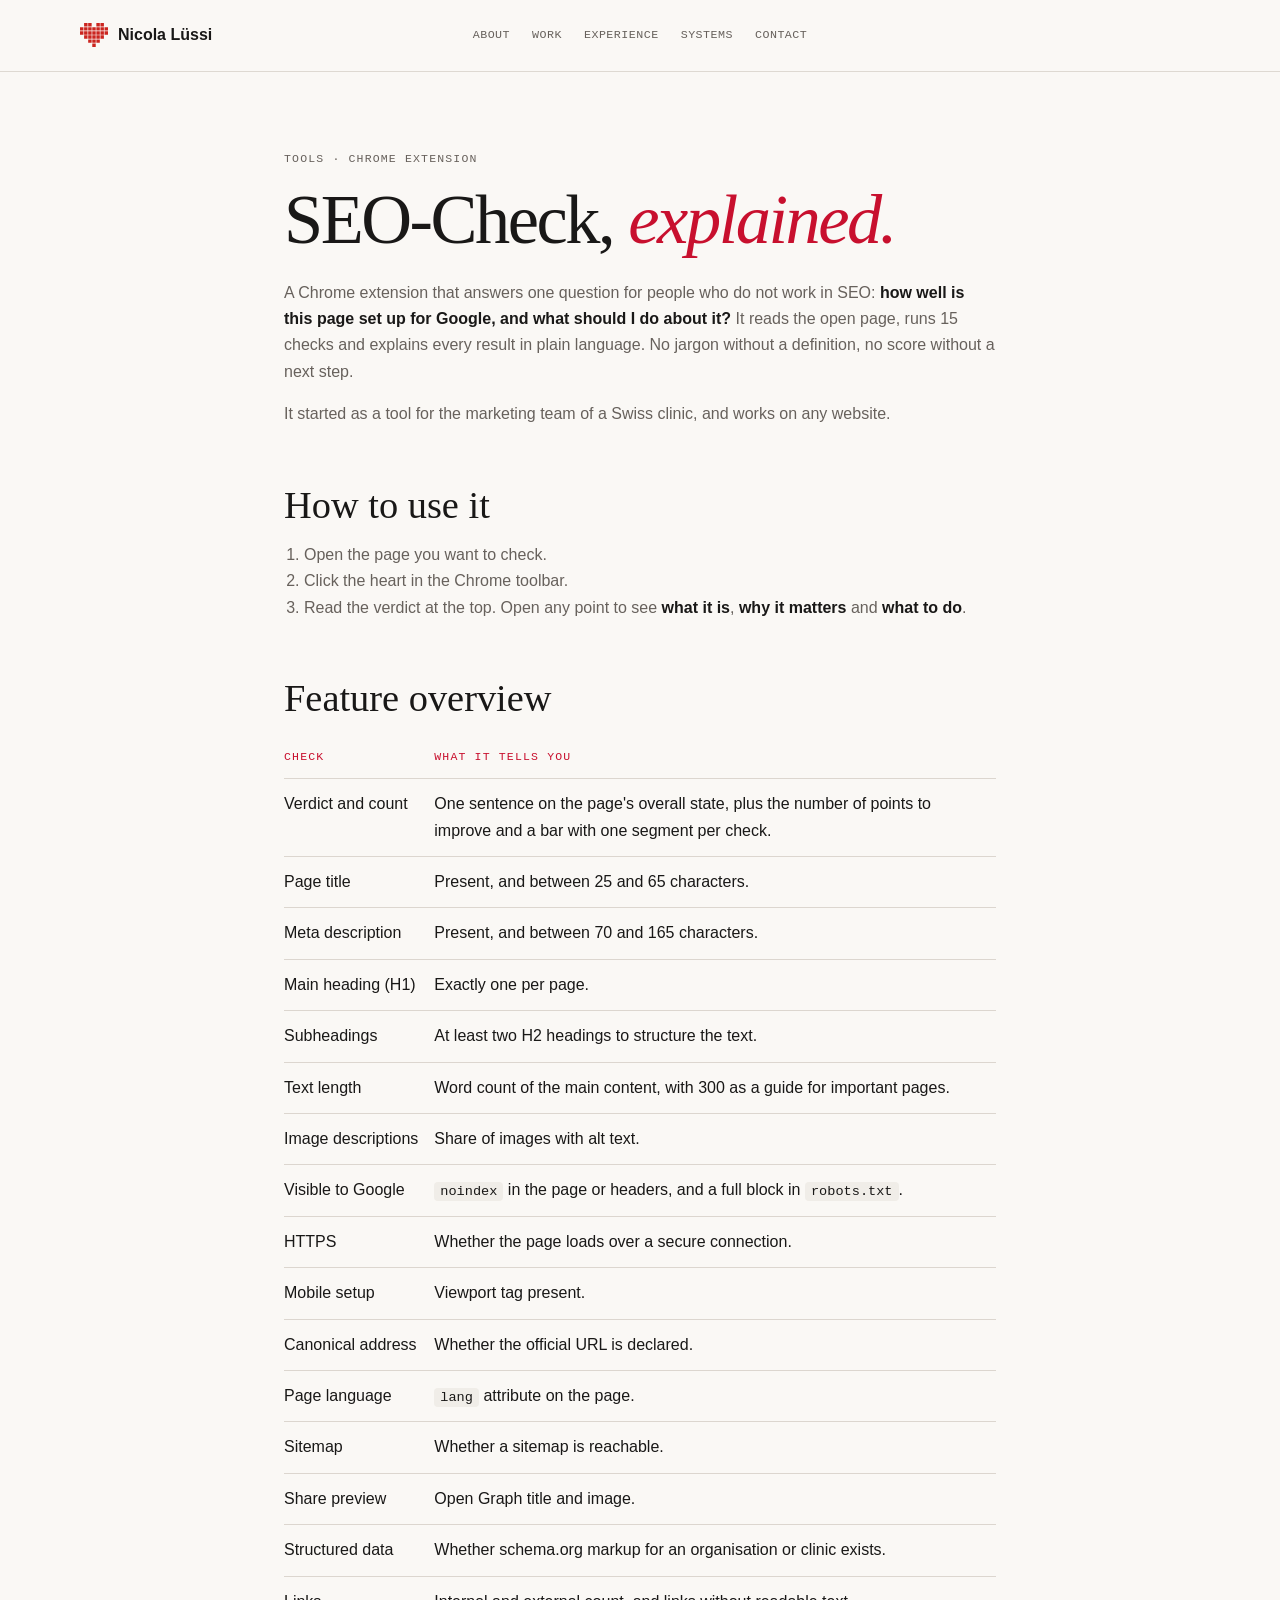
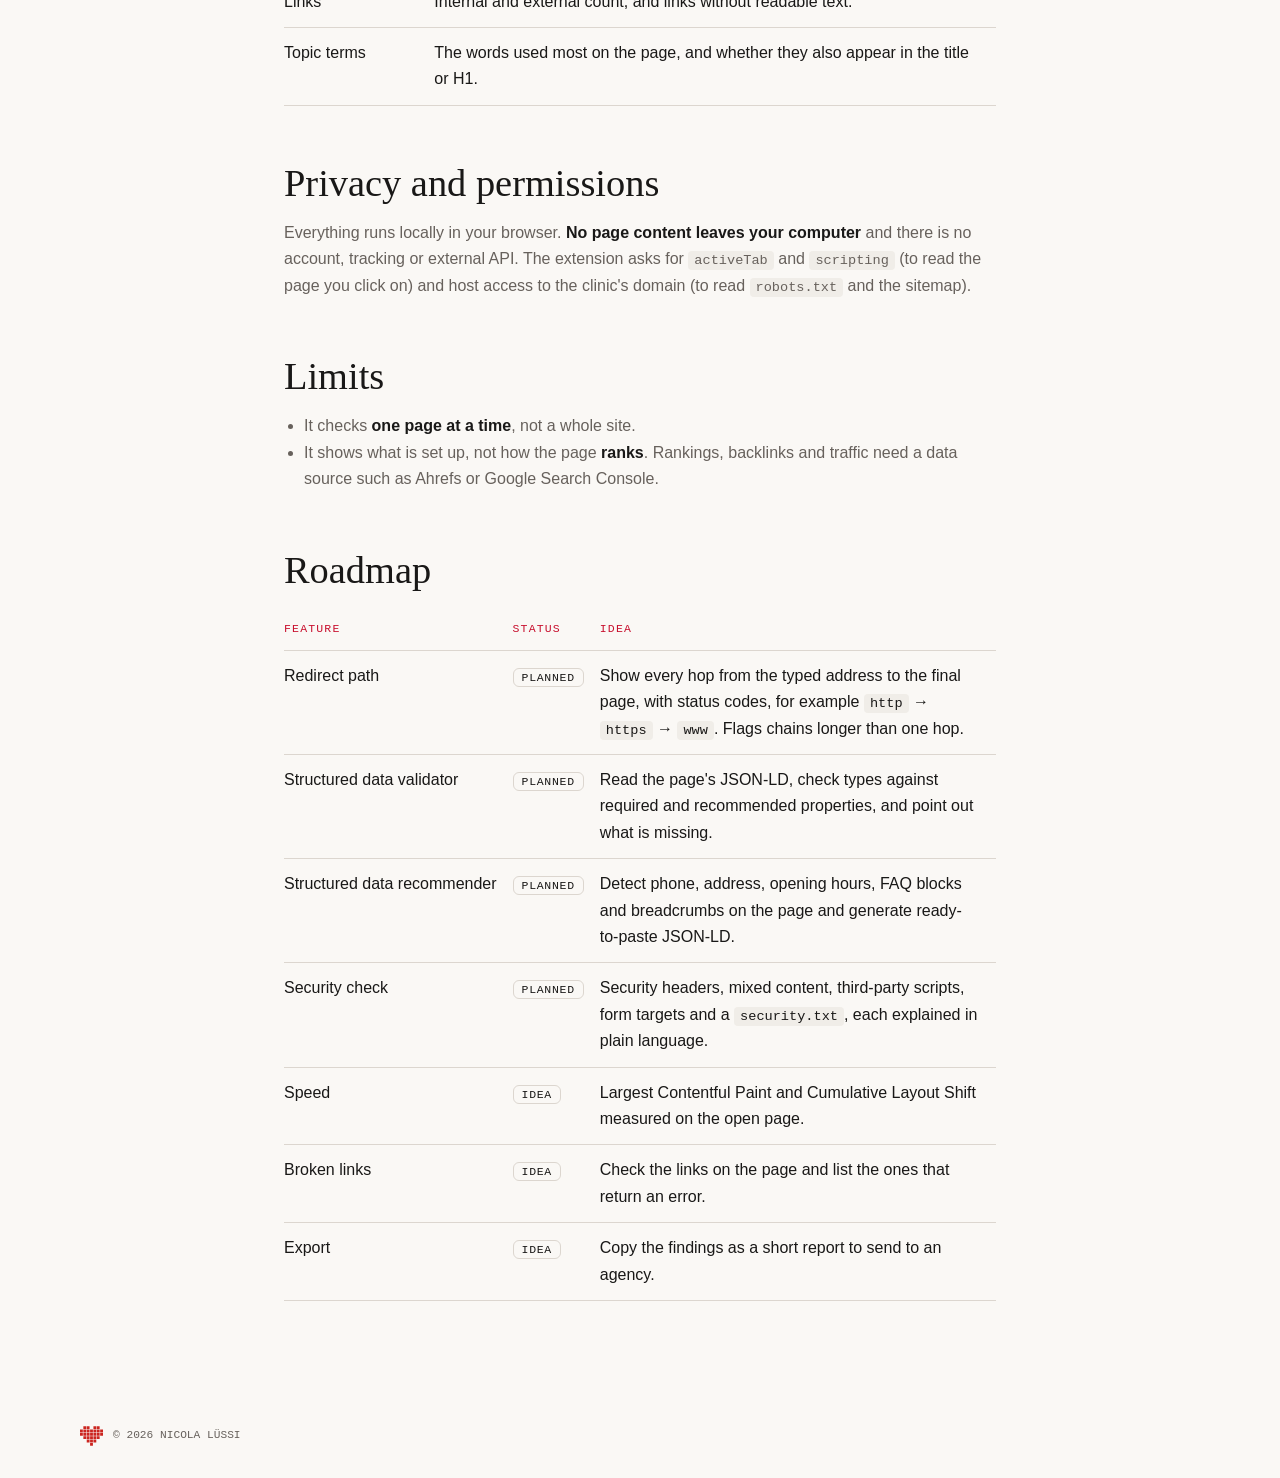
==== extension/index.html @ d5ac82af "Add SEO-Check Chrome extension page at /extension Co-Authored-By: Claude Sonnet 5.5 <noreply@anthrop" ====
<!doctype html>
<html lang="en">
<head>
  <meta charset="utf-8">
  <meta name="viewport" content="width=device-width, initial-scale=1">
  <title>SEO-Check for Chrome | Nicola Lüssi</title>
  <meta name="description" content="A Chrome extension that explains a page's SEO health in plain language. Built for marketing leads without an SEO background.">
  <link rel="canonical" href="https://nicolaluessi.ch/extension/">
  <link rel="icon" href="/favicon.png" type="image/png">
  <link rel="stylesheet" href="/css/style.css">
  <style>
    .wiki{max-width:760px;margin:0 auto;padding:clamp(48px,6vw,88px) 24px}
    .wiki h1{font-family:var(--serif);font-weight:400;font-size:clamp(2.6rem,6vw,4.4rem);line-height:1.02;letter-spacing:-.035em;margin:16px 0 24px;text-wrap:balance}
    .wiki h1 em{color:var(--red)}
    .wiki h2{font-family:var(--serif);font-weight:400;font-size:clamp(1.8rem,3.4vw,2.4rem);line-height:1.1;margin:56px 0 16px}
    .wiki p,.wiki li{color:var(--muted)}
    .wiki p strong,.wiki li strong{color:var(--ink)}
    .wiki table{width:100%;border-collapse:collapse;margin:16px 0}
    .wiki th{font-family:var(--mono);font-size:.72rem;font-weight:500;letter-spacing:.1em;text-transform:uppercase;color:var(--red);text-align:left}
    .wiki th,.wiki td{padding:12px 16px 12px 0;border-bottom:1px solid var(--line);vertical-align:top}
    .wiki td:first-child{font-weight:500;white-space:nowrap}
    .wiki code{font-family:var(--mono);font-size:.85em;background:var(--surface);padding:2px 6px;border-radius:4px}
    .wiki ol,.wiki ul{padding-left:20px}
    .status{font-family:var(--mono);font-size:.72rem;letter-spacing:.06em;text-transform:uppercase;border:1px solid var(--line);border-radius:6px;padding:2px 8px;white-space:nowrap}
    .status.live{border-color:var(--red);color:var(--red)}
  </style>
</head>
<body>
  <a class="skip-link" href="#main">Skip to main content</a>
  <header class="site-header">
    <a class="site-brand" href="/" aria-label="Nicola Lüssi, home"><svg class="site-logo" width="28" height="24" aria-hidden="true" focusable="false" viewBox="0 0 178 152" ><path fill="#cb251f" d="M26 0h22v22h-22zM52 0h22v22h-22zM104 0h22v22h-22zM130 0h22v22h-22zM0 26h22v22h-22zM26 26h22v22h-22zM52 26h22v22h-22zM78 26h22v22h-22zM104 26h22v22h-22zM130 26h22v22h-22zM156 26h22v22h-22zM0 52h22v22h-22zM26 52h22v22h-22zM52 52h22v22h-22zM78 52h22v22h-22zM104 52h22v22h-22zM130 52h22v22h-22zM156 52h22v22h-22zM26 78h22v22h-22zM52 78h22v22h-22zM78 78h22v22h-22zM104 78h22v22h-22zM130 78h22v22h-22zM52 104h22v22h-22zM78 104h22v22h-22zM104 104h22v22h-22zM78 130h22v22h-22z"/></svg><span>Nicola Lüssi</span></a>
    <nav class="primary-nav" aria-label="Main navigation">
      <a href="/#about">About</a><a href="/#impact">Work</a><a href="/#experience">Experience</a><a href="/#tools">Systems</a><a href="/#contact">Contact</a>
    </nav>
  </header>

  <main id="main" class="wiki">
    <p class="eyebrow">Tools · Chrome extension</p>
    <h1>SEO-Check, <em>explained.</em></h1>
    <p>A Chrome extension that answers one question for people who do not work in SEO: <strong>how well is this page set up for Google, and what should I do about it?</strong> It reads the open page, runs 15 checks and explains every result in plain language. No jargon without a definition, no score without a next step.</p>
    <p>It started as a tool for the marketing team of a Swiss clinic, and works on any website.</p>

    <h2>How to use it</h2>
    <ol>
      <li>Open the page you want to check.</li>
      <li>Click the heart in the Chrome toolbar.</li>
      <li>Read the verdict at the top. Open any point to see <strong>what it is</strong>, <strong>why it matters</strong> and <strong>what to do</strong>.</li>
    </ol>

    <h2>Feature overview</h2>
    <table>
      <thead><tr><th>Check</th><th>What it tells you</th></tr></thead>
      <tbody>
        <tr><td>Verdict and count</td><td>One sentence on the page's overall state, plus the number of points to improve and a bar with one segment per check.</td></tr>
        <tr><td>Page title</td><td>Present, and between 25 and 65 characters.</td></tr>
        <tr><td>Meta description</td><td>Present, and between 70 and 165 characters.</td></tr>
        <tr><td>Main heading (H1)</td><td>Exactly one per page.</td></tr>
        <tr><td>Subheadings</td><td>At least two H2 headings to structure the text.</td></tr>
        <tr><td>Text length</td><td>Word count of the main content, with 300 as a guide for important pages.</td></tr>
        <tr><td>Image descriptions</td><td>Share of images with alt text.</td></tr>
        <tr><td>Visible to Google</td><td><code>noindex</code> in the page or headers, and a full block in <code>robots.txt</code>.</td></tr>
        <tr><td>HTTPS</td><td>Whether the page loads over a secure connection.</td></tr>
        <tr><td>Mobile setup</td><td>Viewport tag present.</td></tr>
        <tr><td>Canonical address</td><td>Whether the official URL is declared.</td></tr>
        <tr><td>Page language</td><td><code>lang</code> attribute on the page.</td></tr>
        <tr><td>Sitemap</td><td>Whether a sitemap is reachable.</td></tr>
        <tr><td>Share preview</td><td>Open Graph title and image.</td></tr>
        <tr><td>Structured data</td><td>Whether schema.org markup for an organisation or clinic exists.</td></tr>
        <tr><td>Links</td><td>Internal and external count, and links without readable text.</td></tr>
        <tr><td>Topic terms</td><td>The words used most on the page, and whether they also appear in the title or H1.</td></tr>
      </tbody>
    </table>

    <h2>Privacy and permissions</h2>
    <p>Everything runs locally in your browser. <strong>No page content leaves your computer</strong> and there is no account, tracking or external API. The extension asks for <code>activeTab</code> and <code>scripting</code> (to read the page you click on) and host access to the clinic's domain (to read <code>robots.txt</code> and the sitemap).</p>

    <h2>Limits</h2>
    <ul>
      <li>It checks <strong>one page at a time</strong>, not a whole site.</li>
      <li>It shows what is set up, not how the page <strong>ranks</strong>. Rankings, backlinks and traffic need a data source such as Ahrefs or Google Search Console.</li>
    </ul>

    <h2>Roadmap</h2>
    <table>
      <thead><tr><th>Feature</th><th>Status</th><th>Idea</th></tr></thead>
      <tbody>
        <tr><td>Redirect path</td><td><span class="status">Planned</span></td><td>Show every hop from the typed address to the final page, with status codes, for example <code>http</code> → <code>https</code> → <code>www</code>. Flags chains longer than one hop.</td></tr>
        <tr><td>Structured data validator</td><td><span class="status">Planned</span></td><td>Read the page's JSON-LD, check types against required and recommended properties, and point out what is missing.</td></tr>
        <tr><td>Structured data recommender</td><td><span class="status">Planned</span></td><td>Detect phone, address, opening hours, FAQ blocks and breadcrumbs on the page and generate ready-to-paste JSON-LD.</td></tr>
        <tr><td>Security check</td><td><span class="status">Planned</span></td><td>Security headers, mixed content, third-party scripts, form targets and a <code>security.txt</code>, each explained in plain language.</td></tr>
        <tr><td>Speed</td><td><span class="status">Idea</span></td><td>Largest Contentful Paint and Cumulative Layout Shift measured on the open page.</td></tr>
        <tr><td>Broken links</td><td><span class="status">Idea</span></td><td>Check the links on the page and list the ones that return an error.</td></tr>
        <tr><td>Export</td><td><span class="status">Idea</span></td><td>Copy the findings as a short report to send to an agency.</td></tr>
      </tbody>
    </table>
  </main>

  <footer class="site-footer">
    <a class="footer-brand" href="/" aria-label="Nicola Lüssi, home"><svg class="site-logo" width="28" height="24" aria-hidden="true" focusable="false" viewBox="0 0 178 152" ><path fill="#cb251f" d="M26 0h22v22h-22zM52 0h22v22h-22zM104 0h22v22h-22zM130 0h22v22h-22zM0 26h22v22h-22zM26 26h22v22h-22zM52 26h22v22h-22zM78 26h22v22h-22zM104 26h22v22h-22zM130 26h22v22h-22zM156 26h22v22h-22zM0 52h22v22h-22zM26 52h22v22h-22zM52 52h22v22h-22zM78 52h22v22h-22zM104 52h22v22h-22zM130 52h22v22h-22zM156 52h22v22h-22zM26 78h22v22h-22zM52 78h22v22h-22zM78 78h22v22h-22zM104 78h22v22h-22zM130 78h22v22h-22zM52 104h22v22h-22zM78 104h22v22h-22zM104 104h22v22h-22zM78 130h22v22h-22z"/></svg><span>© 2026 Nicola Lüssi</span></a>
  </footer>
</body>
</html>
---- css/style.css ----
@font-face {
  font-family: "DM Sans";
  font-style: normal;
  font-weight: 400 700;
  font-display: swap;
  src: url("/assets/fonts/dm-sans-latin.woff2") format("woff2");
  unicode-range: U+0000-00FF, U+0131, U+0152-0153, U+02BB-02BC, U+02C6, U+02DA, U+02DC, U+0304, U+0308, U+0329, U+2000-206F, U+20AC, U+2122, U+2191, U+2193, U+2212, U+2215, U+FEFF, U+FFFD;
}

@font-face {
  font-family: "DM Serif Display";
  font-style: normal;
  font-weight: 400;
  font-display: swap;
  src: url("/assets/fonts/dm-serif-display-latin.woff2") format("woff2");
  unicode-range: U+0000-00FF, U+0131, U+0152-0153, U+02BB-02BC, U+02C6, U+02DA, U+02DC, U+0304, U+0308, U+0329, U+2000-206F, U+20AC, U+2122, U+2191, U+2193, U+2212, U+2215, U+FEFF, U+FFFD;
}

@font-face {
  font-family: "DM Serif Display";
  font-style: italic;
  font-weight: 400;
  font-display: swap;
  src: url("/assets/fonts/dm-serif-display-italic-latin.woff2") format("woff2");
  unicode-range: U+0000-00FF, U+0131, U+0152-0153, U+02BB-02BC, U+02C6, U+02DA, U+02DC, U+0304, U+0308, U+0329, U+2000-206F, U+20AC, U+2122, U+2191, U+2193, U+2212, U+2215, U+FEFF, U+FFFD;
}

@font-face {
  font-family: "JetBrains Mono";
  font-style: normal;
  font-weight: 400 500;
  font-display: swap;
  src: url("/assets/fonts/jetbrains-mono-latin.woff2") format("woff2");
  unicode-range: U+0000-00FF, U+0131, U+0152-0153, U+02BB-02BC, U+02C6, U+02DA, U+02DC, U+0304, U+0308, U+0329, U+2000-206F, U+20AC, U+2122, U+2191, U+2193, U+2212, U+2215, U+FEFF, U+FFFD;
}

:root {
  color-scheme: light;
  --bg: #faf8f5;
  --surface: #f0ede8;
  --paper: #ffffff;
  --ink: #191817;
  --muted: #67615c;
  --red: #c8102e;
  --red-dark: #a50c25;
  --red-fill: #c8102e;
  --red-on-white: #c8102e;
  --on-red: #ffffff;
  --line: #dcd6cf;
  --header-bg: rgba(250, 248, 245, 0.92);
  --header-line: rgba(220, 214, 207, 0.9);
  --inverse-bg: #191817;
  --inverse-ink: #ffffff;
  --inverse-muted: rgba(255, 255, 255, 0.68);
  --inverse-line: rgba(255, 255, 255, 0.14);
  --serif: "DM Serif Display", Georgia, serif;
  --sans: "DM Sans", -apple-system, BlinkMacSystemFont, "Segoe UI", sans-serif;
  --mono: "JetBrains Mono", "SFMono-Regular", Consolas, monospace;
  --content: 1120px;
  --radius: 8px;
  --shadow: 0 24px 60px rgba(25, 24, 23, 0.08);
  --focus-inner: #ffffff;
  --focus-outer: #191817;
  --space-section-tight: clamp(40px, 4.5vw, 56px);
  --space-section: clamp(56px, 6vw, 76px);
  --space-section-loose: clamp(72px, 8vw, 96px);
}

@media (prefers-color-scheme: dark) {
  :root {
    color-scheme: dark;
    --bg: #11100f;
    --surface: #191715;
    --paper: #211f1d;
    --ink: #f7f1ea;
    --muted: #bcb2a8;
    --red: #f05a72;
    --red-dark: #c8102e;
    --red-fill: #d92342;
    --red-on-white: #c8102e;
    --on-red: #ffffff;
    --line: #3d3833;
    --header-bg: rgba(17, 16, 15, 0.92);
    --header-line: rgba(61, 56, 51, 0.9);
    --inverse-bg: #080807;
    --inverse-ink: #ffffff;
    --inverse-muted: rgba(255, 255, 255, 0.7);
    --inverse-line: rgba(255, 255, 255, 0.16);
    --shadow: 0 24px 60px rgba(0, 0, 0, 0.28);
  }
}

*,
*::before,
*::after {
  box-sizing: border-box;
}

html {
  scroll-behavior: smooth;
  scroll-padding-top: 96px;
}

body {
  margin: 0;
  overflow-x: hidden;
  background: var(--bg);
  color: var(--ink);
  font-family: var(--sans);
  font-size: 16px;
  line-height: 1.65;
  -webkit-font-smoothing: antialiased;
}

img {
  display: block;
  max-width: 100%;
}

a {
  color: inherit;
  cursor: pointer;
  transition: color 180ms ease, background-color 180ms ease, border-color 180ms ease, box-shadow 180ms ease;
}

a:not(.button) {
  box-shadow: inset 0 -1px 0 transparent;
}

a:not(.button):hover {
  box-shadow: inset 0 -1px 0 currentColor;
}

::selection {
  background: var(--red-fill);
  color: var(--on-red);
}

:focus-visible {
  outline: 3px solid var(--focus-inner);
  outline-offset: 3px;
  box-shadow: 0 0 0 6px var(--focus-outer);
}

.skip-link {
  position: fixed;
  top: 12px;
  left: 12px;
  z-index: 1000;
  transform: translateY(-160%);
  border-radius: 8px;
  background: var(--inverse-bg);
  color: var(--inverse-ink);
  padding: 10px 16px;
  font-family: var(--mono);
  font-size: 0.8rem;
  text-decoration: none;
}

.skip-link:focus {
  transform: translateY(0);
}

.site-header {
  position: sticky;
  top: 0;
  z-index: 100;
  display: grid;
  grid-template-columns: 1fr auto 1fr;
  align-items: center;
  gap: 28px;
  min-height: 72px;
  padding: 12px max(24px, calc((100vw - var(--content)) / 2));
  border-bottom: 1px solid var(--header-line);
  background: var(--header-bg);
  backdrop-filter: blur(16px);
}

.site-brand {
  display: inline-flex;
  align-items: center;
  gap: 10px;
  width: fit-content;
  font-weight: 700;
  text-decoration: none;
}

.site-logo {
  display: block;
  flex: 0 0 auto;
  width: 28px;
  height: 24px;
}

.primary-nav,
.language-nav {
  display: flex;
  align-items: center;
  gap: 22px;
}

.primary-nav a,
.language-nav a {
  color: var(--muted);
  font-family: var(--mono);
  font-size: 0.73rem;
  font-weight: 500;
  letter-spacing: 0.04em;
  text-decoration: none;
  text-transform: uppercase;
}

.primary-nav a:hover,
.language-nav a:hover,
.language-nav a[aria-current="page"] {
  color: var(--red);
}

.language-nav {
  justify-self: end;
  gap: 10px;
}

.language-nav a + a {
  border-left: 1px solid var(--line);
  padding-left: 10px;
}

.hero,
.section,
.site-footer {
  width: min(calc(100% - 48px), var(--content));
  margin-inline: auto;
}

.hero {
  display: grid;
  grid-template-columns: minmax(0, 1fr) minmax(250px, 330px);
  gap: clamp(48px, 8vw, 112px);
  align-items: center;
  min-height: calc(100svh - 72px);
  padding-block: 96px;
}

.hero > * {
  min-width: 0;
}

.eyebrow,
.card-kicker,
.hero-card-label,
.timeline-date,
.capability-index {
  margin: 0;
  color: var(--red);
  font-family: var(--mono);
  font-size: 0.72rem;
  font-weight: 500;
  letter-spacing: 0.1em;
  text-transform: uppercase;
}

.hero h1,
.section-heading h2,
.contact h2 {
  margin: 16px 0 24px;
  font-family: var(--serif);
  font-weight: 400;
  line-height: 1.02;
  text-wrap: balance;
}

.hero h1 {
  max-width: 820px;
  font-size: clamp(3.25rem, 7vw, 6.8rem);
  letter-spacing: -0.035em;
}

.hero h1 em {
  color: var(--red);
  font-weight: 400;
}

.hero-intro {
  max-width: 720px;
  margin: 0;
  color: var(--muted);
  font-size: clamp(1.08rem, 1.5vw, 1.25rem);
}

.hero-actions,
.contact-links {
  display: flex;
  flex-wrap: wrap;
  gap: 12px;
  margin-top: 34px;
}

.button {
  display: inline-flex;
  align-items: center;
  justify-content: center;
  min-height: 48px;
  border: 1px solid transparent;
  border-radius: 6px;
  padding: 11px 20px;
  font-family: var(--mono);
  font-size: 0.78rem;
  font-weight: 500;
  letter-spacing: 0.02em;
  text-decoration: none;
  transition: transform 160ms ease, background-color 160ms ease, border-color 160ms ease, color 160ms ease;
}

.button:hover {
  transform: translateY(-2px);
}

.button-primary {
  background: var(--red-fill);
  color: var(--on-red);
}

.button-primary:hover {
  background: var(--red-dark);
}

.button-secondary {
  border-color: var(--line);
  background: transparent;
}

.button-secondary:hover {
  border-color: var(--ink);
}

.portrait-card {
  position: relative;
  overflow: hidden;
  margin: 0;
  border: 1px solid var(--line);
  border-radius: var(--radius);
  background: var(--paper);
  box-shadow: var(--shadow);
}

.portrait-card > picture {
  display: block;
}

.portrait-card > picture > img {
  display: block;
  width: 100%;
  height: auto;
  aspect-ratio: 1;
  object-fit: cover;
}

.portrait-card figcaption {
  display: flex;
  align-items: center;
  justify-content: space-between;
  gap: 20px;
  padding: 22px 24px;
}

.hero-card-role {
  margin: 7px 0 1px;
  font-family: var(--serif);
  font-size: 1.5rem;
  line-height: 1.08;
}

.hero-card-org {
  margin: 0;
  color: var(--muted);
}

.portrait-card figcaption > a,
.text-link,
.award-card a {
  color: var(--red);
  font-weight: 600;
  text-underline-offset: 4px;
}

.portrait-card figcaption > a {
  display: inline-flex;
  flex: 0 0 auto;
  align-items: center;
  justify-content: center;
  gap: 6px;
  min-height: 40px;
  padding: 0 13px;
  border: 1px solid var(--line);
  border-radius: 6px;
  font-family: var(--mono);
  font-size: 0.68rem;
  text-decoration: none;
}

.proof-strip {
  display: grid;
  grid-template-columns: repeat(3, 1fr);
  align-items: stretch;
  width: min(calc(100% - 48px), var(--content));
  margin: 0 auto 38px;
  overflow: hidden;
  border-radius: var(--radius);
  background: var(--inverse-bg);
  color: var(--inverse-ink);
}

.proof-item {
  display: flex;
  flex-direction: column;
  justify-content: flex-start;
  min-height: 174px;
  padding: 26px 30px;
  border-right: 1px solid var(--inverse-line);
}

.proof-item strong {
  font-family: var(--serif);
  font-size: clamp(2.1rem, 4vw, 3.25rem);
  font-weight: 400;
  line-height: 1;
}

.proof-item > span {
  margin-top: 10px;
  color: var(--inverse-muted);
  font-size: 0.86rem;
}

.proof-source {
  display: inline-flex;
  align-items: center;
  gap: 6px;
  width: fit-content;
  margin-top: auto;
  padding-top: 18px;
  color: var(--inverse-muted);
  font-family: var(--mono);
  font-size: 0.66rem;
  text-underline-offset: 4px;
}

.section {
  padding-block: var(--space-section);
}

.section-tinted {
  background: var(--surface);
  box-shadow: 0 0 0 100vmax var(--surface);
  clip-path: inset(0 -100vmax);
}

.section-heading {
  max-width: 760px;
  margin-bottom: clamp(34px, 4.5vw, 48px);
}

.section-heading h2,
.contact h2 {
  font-size: clamp(2.7rem, 5.4vw, 5rem);
  letter-spacing: -0.025em;
}

.section-heading > p:last-child {
  max-width: 620px;
  margin: 0;
  color: var(--muted);
  font-size: 1.08rem;
}

.about {
  padding-block: var(--space-section) var(--space-section-tight);
}

.about-layout {
  display: grid;
  grid-template-columns: minmax(0, 1.25fr) minmax(280px, 0.75fr);
  gap: clamp(48px, 8vw, 112px);
  align-items: start;
}

.about-copy {
  max-width: 680px;
}

.about-copy p {
  margin: 0 0 22px;
  color: var(--muted);
  font-size: clamp(1.05rem, 1.7vw, 1.22rem);
}

.about-copy p:first-child {
  color: var(--ink);
  font-family: var(--serif);
  font-size: clamp(1.45rem, 2.6vw, 2rem);
  line-height: 1.3;
}

.about-facts {
  margin: 0;
  border-top: 1px solid var(--line);
}

.about-facts div {
  padding: 18px 0;
  border-bottom: 1px solid var(--line);
}

.about-facts dt {
  margin-bottom: 4px;
  color: var(--red);
  font-family: var(--mono);
  font-size: 0.68rem;
  letter-spacing: 0.08em;
  text-transform: uppercase;
}

.about-facts dd {
  margin: 0;
  font-family: var(--serif);
  font-size: 1.2rem;
}

.impact-grid {
  display: grid;
  grid-template-columns: repeat(2, minmax(0, 1fr));
  gap: 18px;
}

.impact-card {
  display: flex;
  flex-direction: column;
  min-height: 100%;
  border: 1px solid var(--line);
  border-radius: var(--radius);
  background: var(--paper);
  padding: clamp(28px, 4vw, 46px);
}

.impact-card-featured {
  grid-column: 1 / -1;
  display: grid;
  grid-template-columns: 1fr;
  gap: 24px;
  padding: clamp(36px, 6vw, 68px);
}

.impact-featured-heading {
  grid-column: 1 / -1;
  max-width: 820px;
}

.impact-featured-heading h3 {
  margin-bottom: 0;
  font-size: clamp(2rem, 4.2vw, 3.65rem);
}

.impact-featured-copy {
  display: flex;
  flex-direction: column;
  max-width: 900px;
}

.impact-featured-copy > p {
  margin-top: 0;
  color: var(--muted);
}

.impact-card h3,
.timeline h3,
.capability-grid h3,
.education-grid h3 {
  margin: 12px 0 14px;
  font-family: var(--serif);
  font-size: clamp(1.45rem, 2.5vw, 2rem);
  font-weight: 400;
  line-height: 1.18;
}

.impact-card > p:not(.card-kicker),
.timeline-item > div > p:last-child,
.capability-grid p,
.education-grid article > p:last-of-type {
  color: var(--muted);
}

.text-link {
  width: fit-content;
  margin-top: auto;
  padding-top: 18px;
}

.tag-list {
  display: flex;
  flex-wrap: wrap;
  gap: 8px;
  margin: auto 0 0;
  padding: 24px 0 0;
  list-style: none;
}

.tag-list li {
  border: 1px solid var(--line);
  border-radius: 4px;
  padding: 5px 10px;
  color: var(--muted);
  font-family: var(--mono);
  font-size: 0.66rem;
  text-transform: uppercase;
}

.card-links {
  display: flex;
  flex-wrap: wrap;
  gap: 8px 18px;
  padding-top: 18px;
}

.card-links a {
  color: var(--red);
  font-weight: 600;
  text-underline-offset: 4px;
}

.timeline {
  border-top: 1px solid var(--line);
}

.timeline-item {
  display: grid;
  grid-template-columns: 190px minmax(0, 1fr);
  gap: 44px;
  padding: 34px 0;
  border-bottom: 1px solid var(--line);
}

.timeline-item h3 {
  margin-top: 0;
}

.timeline-org {
  margin: -6px 0 12px;
  color: var(--red);
  font-family: var(--mono);
  font-size: 0.73rem;
  text-transform: uppercase;
}

.timeline-item p {
  margin-top: 0;
}

.earlier-experience {
  border-bottom: 1px solid var(--line);
}

.earlier-experience summary {
  padding: 24px 0;
  color: var(--red);
  cursor: pointer;
  font-family: var(--mono);
  font-size: 0.75rem;
  text-transform: uppercase;
  box-shadow: inset 0 -1px 0 transparent;
  transition: color 180ms ease, box-shadow 180ms ease;
}

.earlier-experience summary:hover {
  box-shadow: inset 0 -1px 0 currentColor;
}

a:focus-visible:not(.button),
a.button:focus-visible,
.earlier-experience summary:focus-visible {
  box-shadow: 0 0 0 6px var(--focus-outer);
}

.earlier-grid {
  display: grid;
  grid-template-columns: repeat(2, 1fr);
  gap: 24px;
  padding: 0 0 34px 234px;
}

.earlier-grid h3 {
  font-size: 1.35rem;
}

.capability-grid,
.education-grid,
.recognition-grid {
  display: grid;
  grid-template-columns: repeat(3, minmax(0, 1fr));
  border-top: 1px solid var(--line);
  border-left: 1px solid var(--line);
}

.capability-grid article,
.education-grid article,
.recognition-grid article {
  padding: 30px;
  border-right: 1px solid var(--line);
  border-bottom: 1px solid var(--line);
}

.capability-grid h3 {
  min-height: 2.4em;
}

.capability-grid p {
  margin-bottom: 0;
  font-size: 0.92rem;
}

.capability-grid article:last-child {
  grid-column: span 2;
}

.tools {
  padding-block: var(--space-section);
}

.tool-grid {
  display: grid;
  grid-template-columns: repeat(3, minmax(0, 1fr));
  gap: 18px;
}

.tool-card {
  border: 1px solid var(--line);
  border-radius: var(--radius);
  background: var(--paper);
  padding: clamp(28px, 4vw, 42px);
}

.tool-card h3 {
  margin: 12px 0 24px;
  font-family: var(--serif);
  font-size: clamp(1.4rem, 2.3vw, 1.85rem);
  font-weight: 400;
  line-height: 1.18;
}

.tool-card > p:not(.card-kicker) {
  margin: 0 0 24px;
  color: var(--muted);
  font-size: 0.92rem;
}

.tool-list {
  display: flex;
  flex-wrap: wrap;
  gap: 8px;
  margin: 0;
  padding: 0;
  list-style: none;
}

.tool-list li {
  border: 1px solid var(--line);
  border-radius: 4px;
  padding: 7px 11px;
  color: var(--muted);
  font-family: var(--mono);
  font-size: 0.68rem;
  line-height: 1.3;
}

.education {
  padding-block: var(--space-section-tight);
}

.education-grid {
  grid-template-columns: 1fr;
}

.education-grid article,
.recognition-grid article {
  background: var(--paper);
}

.education-grid a,
.recognition-grid a {
  display: inline-block;
  margin-top: 12px;
  color: var(--red);
  font-weight: 600;
  text-underline-offset: 4px;
}

.education-grade {
  display: flex;
  flex-wrap: wrap;
  gap: 8px 18px;
  margin: 18px 0 0;
  color: var(--muted);
  font-family: var(--mono);
  font-size: 0.72rem;
  letter-spacing: 0.02em;
  text-transform: uppercase;
}

.education-grade strong {
  color: var(--red);
  font-size: 0.86rem;
}

.education-note {
  margin-top: 22px;
  padding-top: 18px;
  border-top: 1px solid var(--line);
}

.recognition-block {
  margin-top: var(--space-section-tight);
}

.recognition-block .section-heading {
  margin-bottom: 42px;
}

.award-card {
  position: relative;
  overflow: hidden;
  background: var(--inverse-bg) !important;
  color: var(--inverse-ink);
}

.award-card > p:last-of-type {
  color: var(--inverse-muted) !important;
}

.award-card a {
  display: inline-block;
  margin-top: 12px;
}

.award-card .timeline-date,
.award-card a {
  color: #f5657a;
}

.personal-layout {
  display: grid;
  grid-template-columns: minmax(260px, 0.72fr) minmax(0, 1.28fr);
  gap: clamp(48px, 8vw, 112px);
  align-items: start;
}

#impact {
  padding-block: var(--space-section-tight) var(--space-section);
}

#impact .section-heading,
#capabilities .section-heading {
  max-width: 680px;
  margin-left: auto;
}

#experience {
  padding-block: var(--space-section-loose);
}

#capabilities {
  padding-block: var(--space-section-tight);
}

.education > .section-heading {
  max-width: 560px;
}

.recognition-block .section-heading {
  max-width: 760px;
  margin-left: auto;
}

.personal-layout .section-heading {
  position: sticky;
  top: 118px;
  margin-bottom: 0;
}

.personal-copy {
  max-width: 720px;
}

.personal-copy p {
  margin: 0 0 24px;
  color: var(--muted);
  font-size: clamp(1.02rem, 1.5vw, 1.16rem);
}

.personal-copy > p:last-of-type {
  margin-bottom: 0;
}

.personal-gallery {
  display: grid;
  grid-template-columns: repeat(2, minmax(0, 1fr));
  gap: 12px;
  margin-top: 28px;
}

.personal-photo {
  overflow: hidden;
  margin: 0;
  border: 1px solid var(--line);
  border-radius: var(--radius);
  background: var(--paper);
}

.personal-photo picture,
.personal-photo img {
  display: block;
  width: 100%;
}

.personal-photo img {
  height: auto;
  aspect-ratio: 4 / 3;
  object-fit: cover;
}

.personal-photo figcaption {
  padding: 15px 17px 17px;
  color: var(--muted);
  font-size: 0.82rem;
  line-height: 1.45;
}

.contact {
  width: min(calc(100% - 48px), var(--content));
  margin: 0 auto;
  border-radius: var(--radius);
  background: var(--red-fill);
  color: var(--on-red);
  padding: clamp(42px, 8vw, 92px);
}

.contact .eyebrow {
  color: var(--on-red);
}

.contact h2 {
  max-width: 760px;
}

.contact > p:not(.eyebrow) {
  max-width: 620px;
  color: #fff4f6;
  font-size: 1.08rem;
}

.button-light {
  background: #fff;
  color: var(--red-on-white);
}

.button-outline-light {
  border-color: rgba(255, 255, 255, 0.52);
  color: var(--on-red);
}

.site-footer {
  display: flex;
  justify-content: space-between;
  gap: 24px;
  padding-block: 32px;
  color: var(--muted);
  font-family: var(--mono);
  font-size: 0.7rem;
  text-transform: uppercase;
}

.footer-brand {
  display: inline-flex;
  align-items: center;
  gap: 10px;
  width: fit-content;
  color: inherit;
  text-decoration: none;
}

.footer-brand .site-logo {
  width: 23px;
  height: 20px;
}

@media (max-width: 920px) {
  .site-header {
    grid-template-columns: 1fr auto;
  }

  .primary-nav {
    grid-column: 1 / -1;
    grid-row: 2;
    justify-content: space-between;
    width: 100%;
    padding-top: 8px;
    border-top: 1px solid var(--line);
  }

  .language-nav {
    grid-column: 2;
    grid-row: 1;
  }

  .hero {
    grid-template-columns: 1fr;
    min-height: auto;
    padding-block: 82px 64px;
  }

  .portrait-card {
    max-width: 430px;
  }

  .about-layout {
    grid-template-columns: 1fr;
  }

  .personal-layout {
    grid-template-columns: 1fr;
  }

  .personal-layout .section-heading {
    position: static;
    margin-bottom: 0;
  }

  .impact-grid {
    grid-template-columns: repeat(2, minmax(0, 1fr));
  }

  .capability-grid {
    grid-template-columns: repeat(2, minmax(0, 1fr));
  }

  .tool-grid {
    grid-template-columns: 1fr;
  }
}

@media (max-width: 680px) {
  html {
    scroll-padding-top: 122px;
  }

  body {
    font-size: 15px;
  }

  .site-header {
    gap: 10px;
    min-height: 96px;
    padding: 10px 18px;
  }

  .site-brand span {
    font-size: 0.9rem;
  }

  .primary-nav {
    gap: 16px;
    justify-content: flex-start;
    overflow-x: auto;
    scrollbar-width: none;
  }

  .primary-nav::-webkit-scrollbar {
    display: none;
  }

  .primary-nav a {
    flex: 0 0 auto;
  }

  .hero,
  .section,
  .site-footer,
  .proof-strip,
  .contact {
    width: min(calc(100% - 32px), var(--content));
  }

  .hero {
    gap: 40px;
    padding-block: 64px 44px;
  }

  .hero h1 {
    font-size: clamp(2.8rem, 14vw, 4.6rem);
    hyphens: auto;
    overflow-wrap: anywhere;
  }

  .portrait-card {
    width: 100%;
    max-width: 430px;
  }

  .proof-strip {
    grid-template-columns: 1fr;
  }

  .proof-item {
    min-height: 116px;
    border-right: 0;
    border-bottom: 1px solid var(--inverse-line);
  }

  .proof-source {
    grid-column: auto;
  }

  .section {
    padding-block: var(--space-section-tight);
  }

  .section-heading {
    margin-bottom: 32px;
  }

  .impact-grid,
  .capability-grid,
  .tool-grid,
  .education-grid,
  .recognition-grid,
  .earlier-grid {
    grid-template-columns: 1fr;
  }

  .impact-card-featured {
    grid-column: auto;
    grid-template-columns: 1fr;
  }

  .impact-featured-heading {
    grid-column: auto;
  }

  .capability-grid article:last-child {
    grid-column: auto;
  }

  .timeline-item {
    grid-template-columns: 1fr;
    gap: 12px;
  }

  .earlier-grid {
    padding-left: 0;
  }

  .capability-grid h3 {
    min-height: auto;
  }

  .contact {
    margin-top: 0;
    padding: 42px 28px;
  }

  .contact-links .button {
    width: 100%;
  }

  .site-footer {
    flex-direction: column;
    gap: 4px;
  }
}

@media (prefers-reduced-motion: reduce) {
  *,
  *::before,
  *::after {
    scroll-behavior: auto !important;
    transition-duration: 0.01ms !important;
  }
}

@media print {
  .site-header,
  .hero-actions,
  .contact {
    display: none;
  }

  .hero {
    min-height: auto;
  }

  .section,
  .hero {
    padding-block: 32px;
  }
}
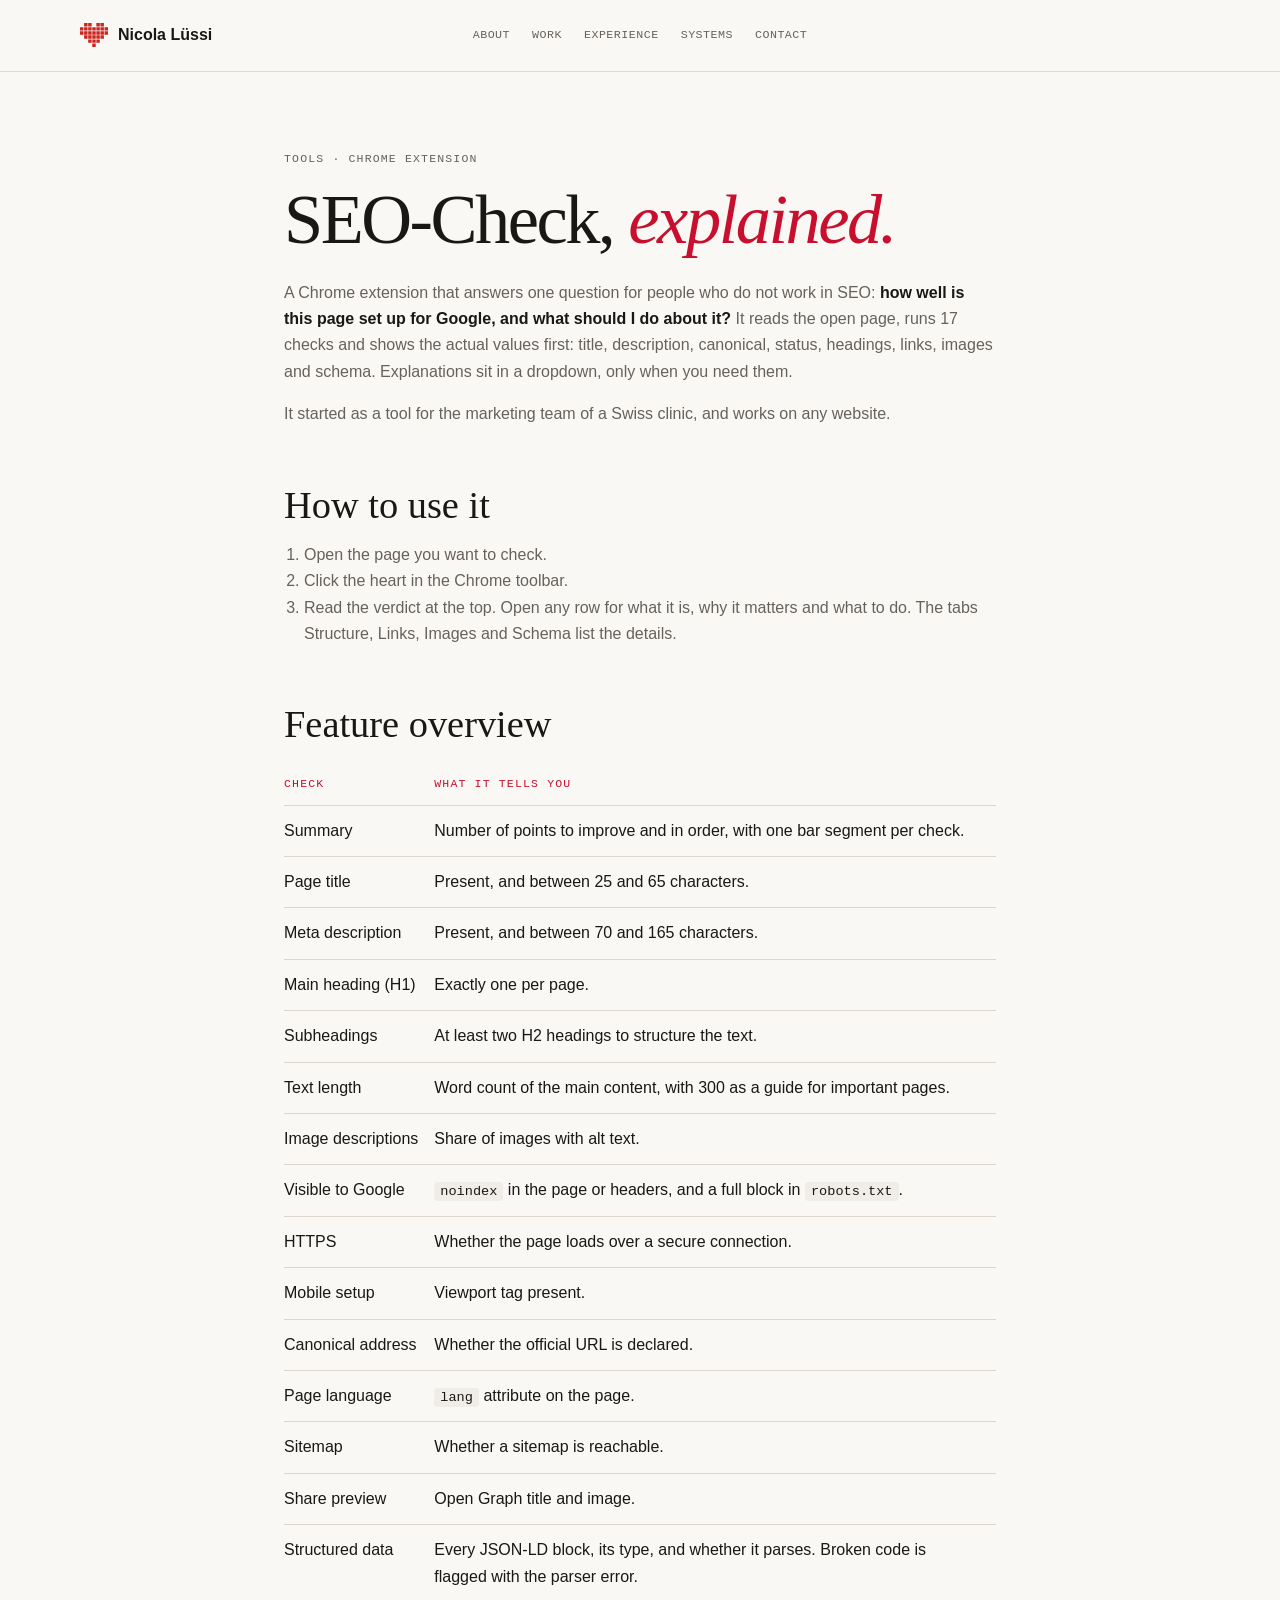
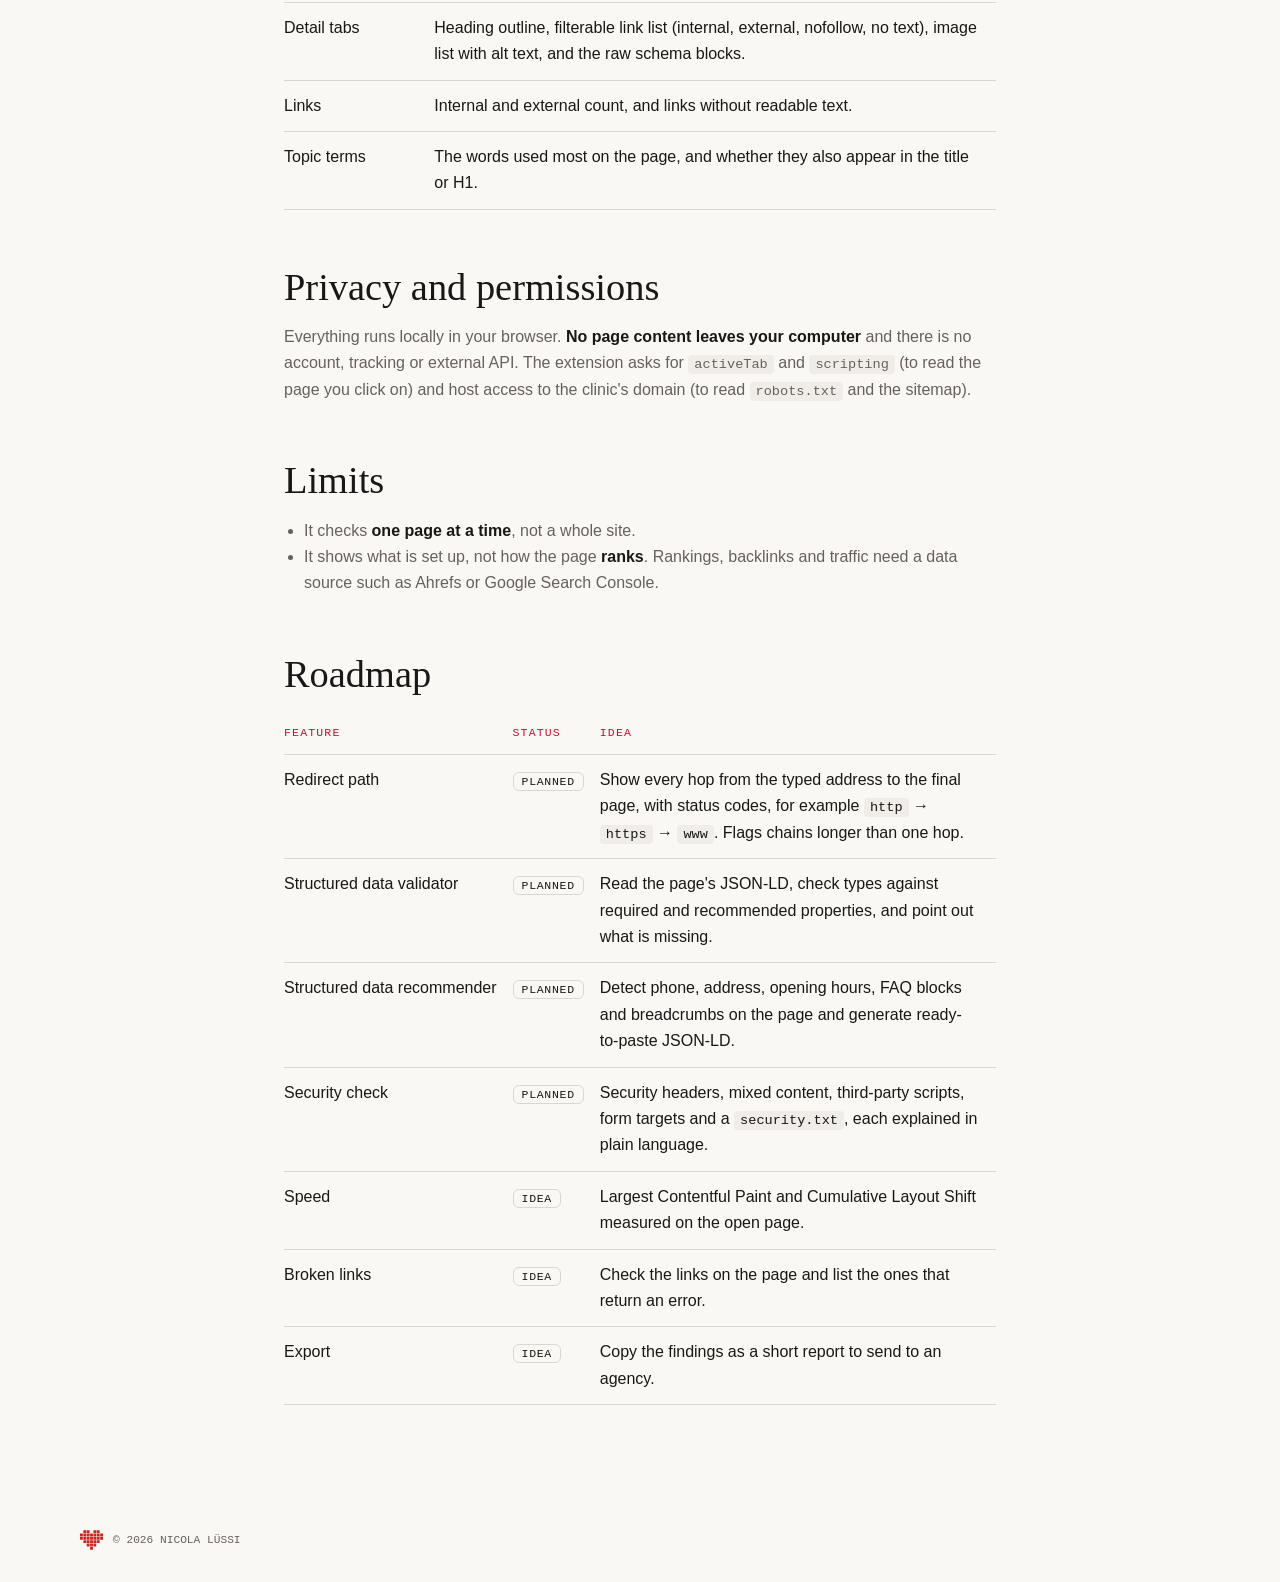
==== commit 32b1b0dc: "Update extension page for v1.1 Co-Authored-By: Claude Sonnet 5.5 <noreply@anthropic.com>" ====
--- a/extension/index.html
+++ b/extension/index.html
@@ -37,21 +37,21 @@
   <main id="main" class="wiki">
     <p class="eyebrow">Tools · Chrome extension</p>
     <h1>SEO-Check, <em>explained.</em></h1>
-    <p>A Chrome extension that answers one question for people who do not work in SEO: <strong>how well is this page set up for Google, and what should I do about it?</strong> It reads the open page, runs 15 checks and explains every result in plain language. No jargon without a definition, no score without a next step.</p>
+    <p>A Chrome extension that answers one question for people who do not work in SEO: <strong>how well is this page set up for Google, and what should I do about it?</strong> It reads the open page, runs 17 checks and shows the actual values first: title, description, canonical, status, headings, links, images and schema. Explanations sit in a dropdown, only when you need them.</p>
     <p>It started as a tool for the marketing team of a Swiss clinic, and works on any website.</p>
 
     <h2>How to use it</h2>
     <ol>
       <li>Open the page you want to check.</li>
       <li>Click the heart in the Chrome toolbar.</li>
-      <li>Read the verdict at the top. Open any point to see <strong>what it is</strong>, <strong>why it matters</strong> and <strong>what to do</strong>.</li>
+      <li>Read the verdict at the top. Open any row for what it is, why it matters and what to do. The tabs Structure, Links, Images and Schema list the details.</li>
     </ol>
 
     <h2>Feature overview</h2>
     <table>
       <thead><tr><th>Check</th><th>What it tells you</th></tr></thead>
       <tbody>
-        <tr><td>Verdict and count</td><td>One sentence on the page's overall state, plus the number of points to improve and a bar with one segment per check.</td></tr>
+        <tr><td>Summary</td><td>Number of points to improve and in order, with one bar segment per check.</td></tr>
         <tr><td>Page title</td><td>Present, and between 25 and 65 characters.</td></tr>
         <tr><td>Meta description</td><td>Present, and between 70 and 165 characters.</td></tr>
         <tr><td>Main heading (H1)</td><td>Exactly one per page.</td></tr>
@@ -65,7 +65,8 @@
         <tr><td>Page language</td><td><code>lang</code> attribute on the page.</td></tr>
         <tr><td>Sitemap</td><td>Whether a sitemap is reachable.</td></tr>
         <tr><td>Share preview</td><td>Open Graph title and image.</td></tr>
-        <tr><td>Structured data</td><td>Whether schema.org markup for an organisation or clinic exists.</td></tr>
+        <tr><td>Structured data</td><td>Every JSON-LD block, its type, and whether it parses. Broken code is flagged with the parser error.</td></tr>
+        <tr><td>Detail tabs</td><td>Heading outline, filterable link list (internal, external, nofollow, no text), image list with alt text, and the raw schema blocks.</td></tr>
         <tr><td>Links</td><td>Internal and external count, and links without readable text.</td></tr>
         <tr><td>Topic terms</td><td>The words used most on the page, and whether they also appear in the title or H1.</td></tr>
       </tbody>
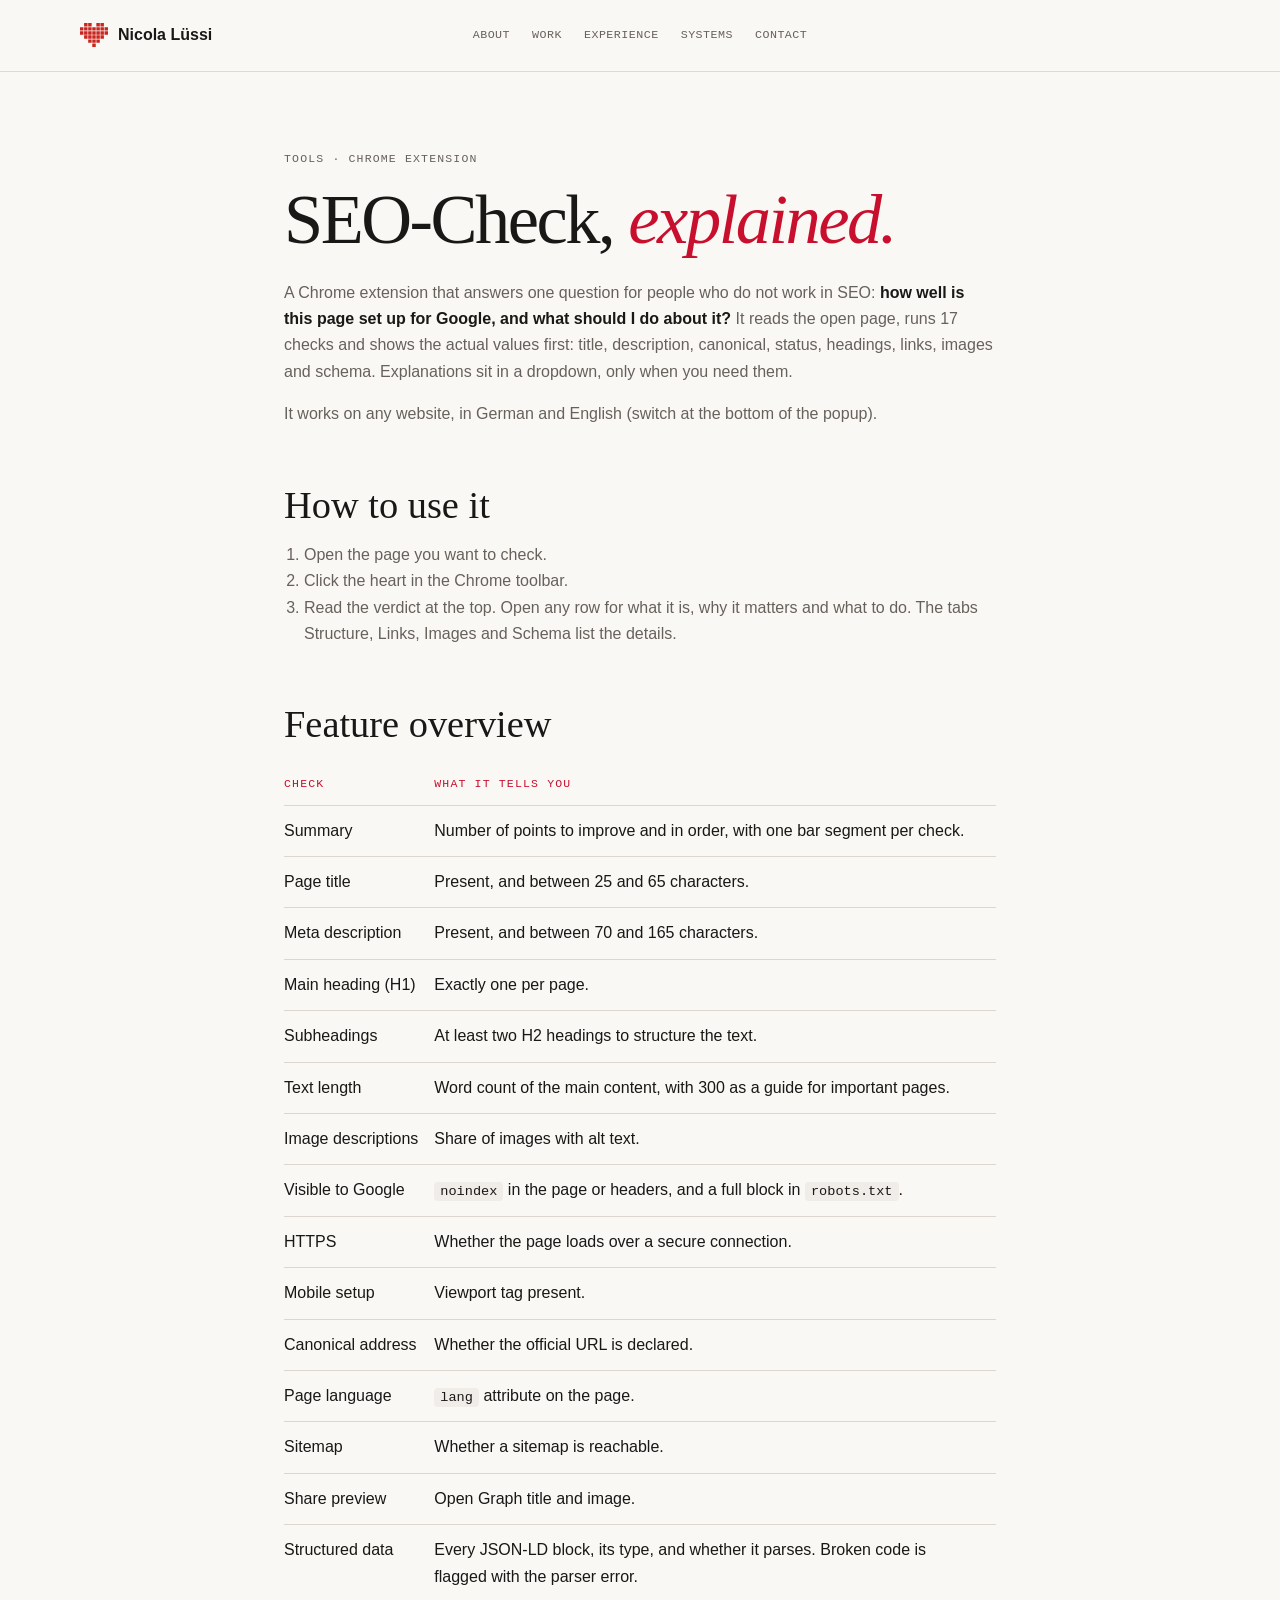
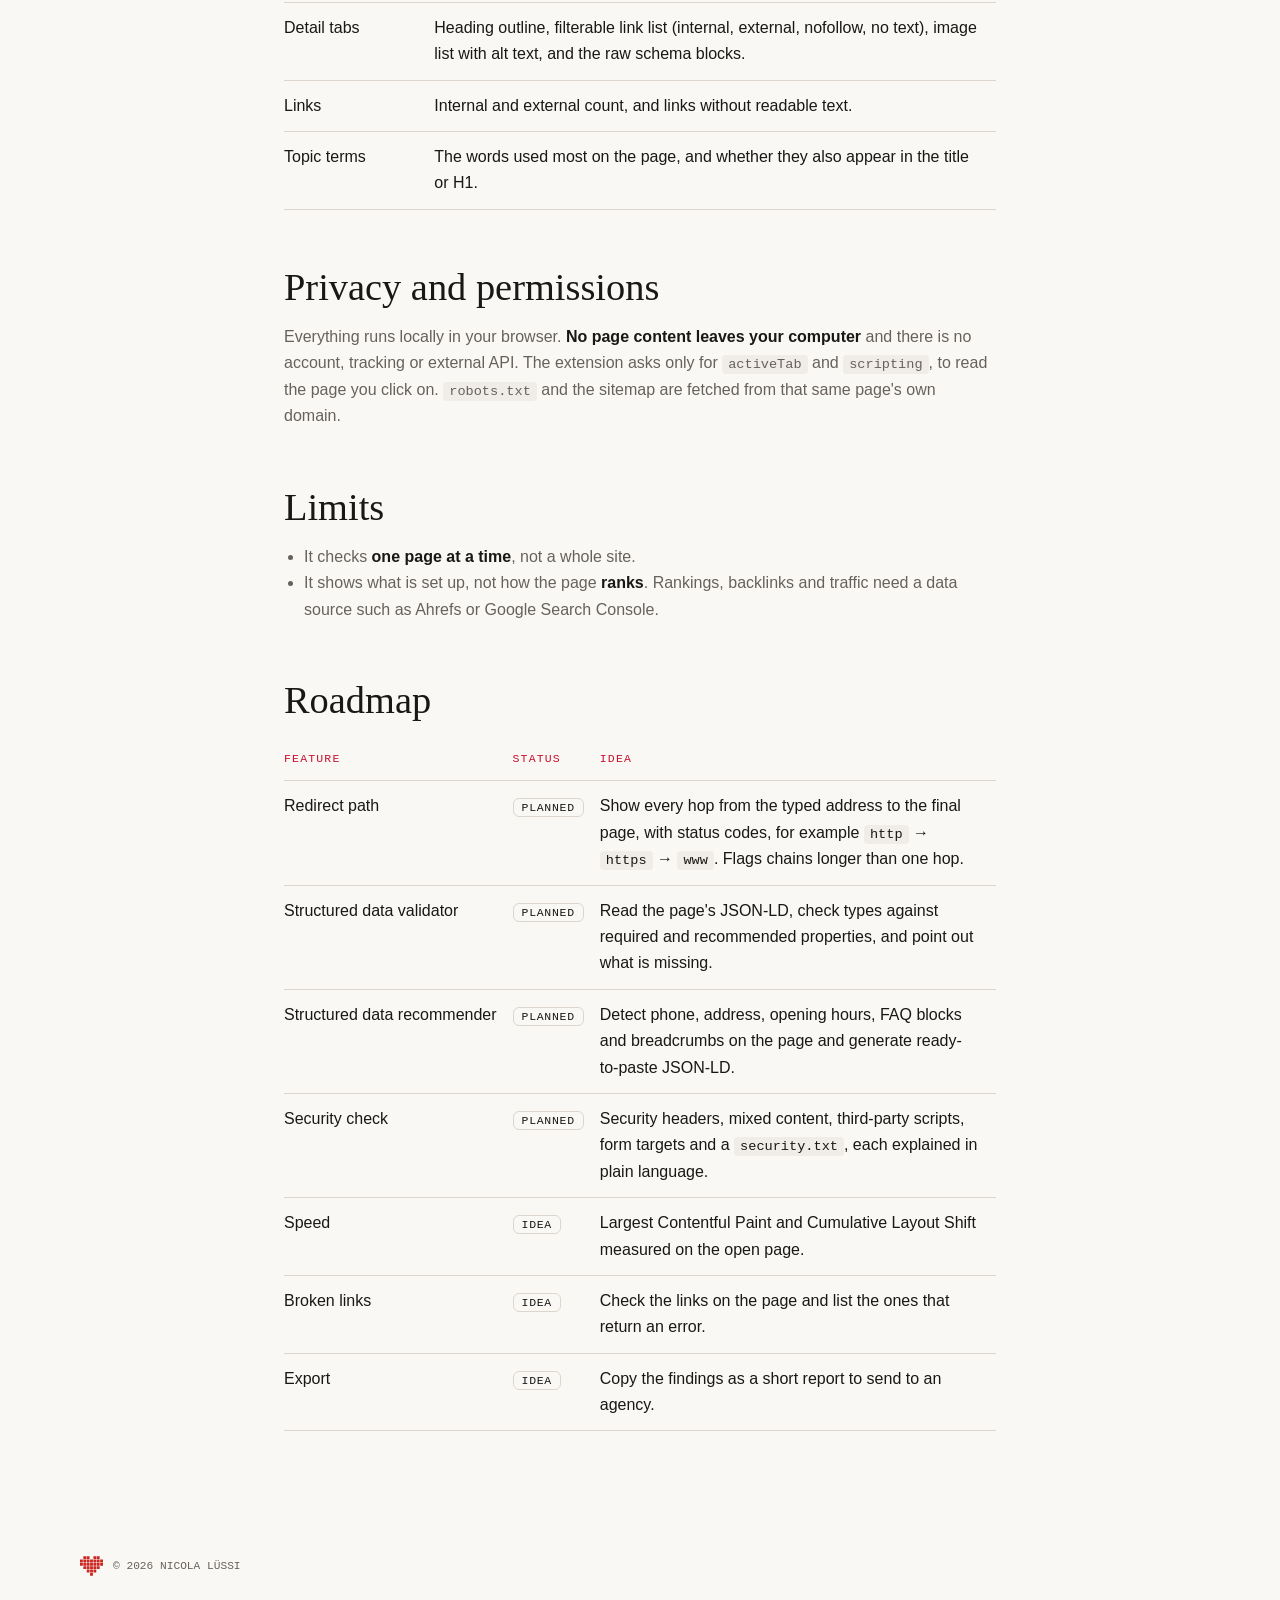
==== commit 1c41ef32: "Extension page: general-purpose, DE/EN, v1.2 Co-Authored-By: Claude Sonnet 5.5 <noreply@anthropic.co" ====
--- a/extension/index.html
+++ b/extension/index.html
@@ -38,7 +38,7 @@
     <p class="eyebrow">Tools · Chrome extension</p>
     <h1>SEO-Check, <em>explained.</em></h1>
     <p>A Chrome extension that answers one question for people who do not work in SEO: <strong>how well is this page set up for Google, and what should I do about it?</strong> It reads the open page, runs 17 checks and shows the actual values first: title, description, canonical, status, headings, links, images and schema. Explanations sit in a dropdown, only when you need them.</p>
-    <p>It started as a tool for the marketing team of a Swiss clinic, and works on any website.</p>
+    <p>It works on any website, in German and English (switch at the bottom of the popup).</p>
 
     <h2>How to use it</h2>
     <ol>
@@ -73,7 +73,7 @@
     </table>
 
     <h2>Privacy and permissions</h2>
-    <p>Everything runs locally in your browser. <strong>No page content leaves your computer</strong> and there is no account, tracking or external API. The extension asks for <code>activeTab</code> and <code>scripting</code> (to read the page you click on) and host access to the clinic's domain (to read <code>robots.txt</code> and the sitemap).</p>
+    <p>Everything runs locally in your browser. <strong>No page content leaves your computer</strong> and there is no account, tracking or external API. The extension asks only for <code>activeTab</code> and <code>scripting</code>, to read the page you click on. <code>robots.txt</code> and the sitemap are fetched from that same page's own domain.</p>
 
     <h2>Limits</h2>
     <ul>
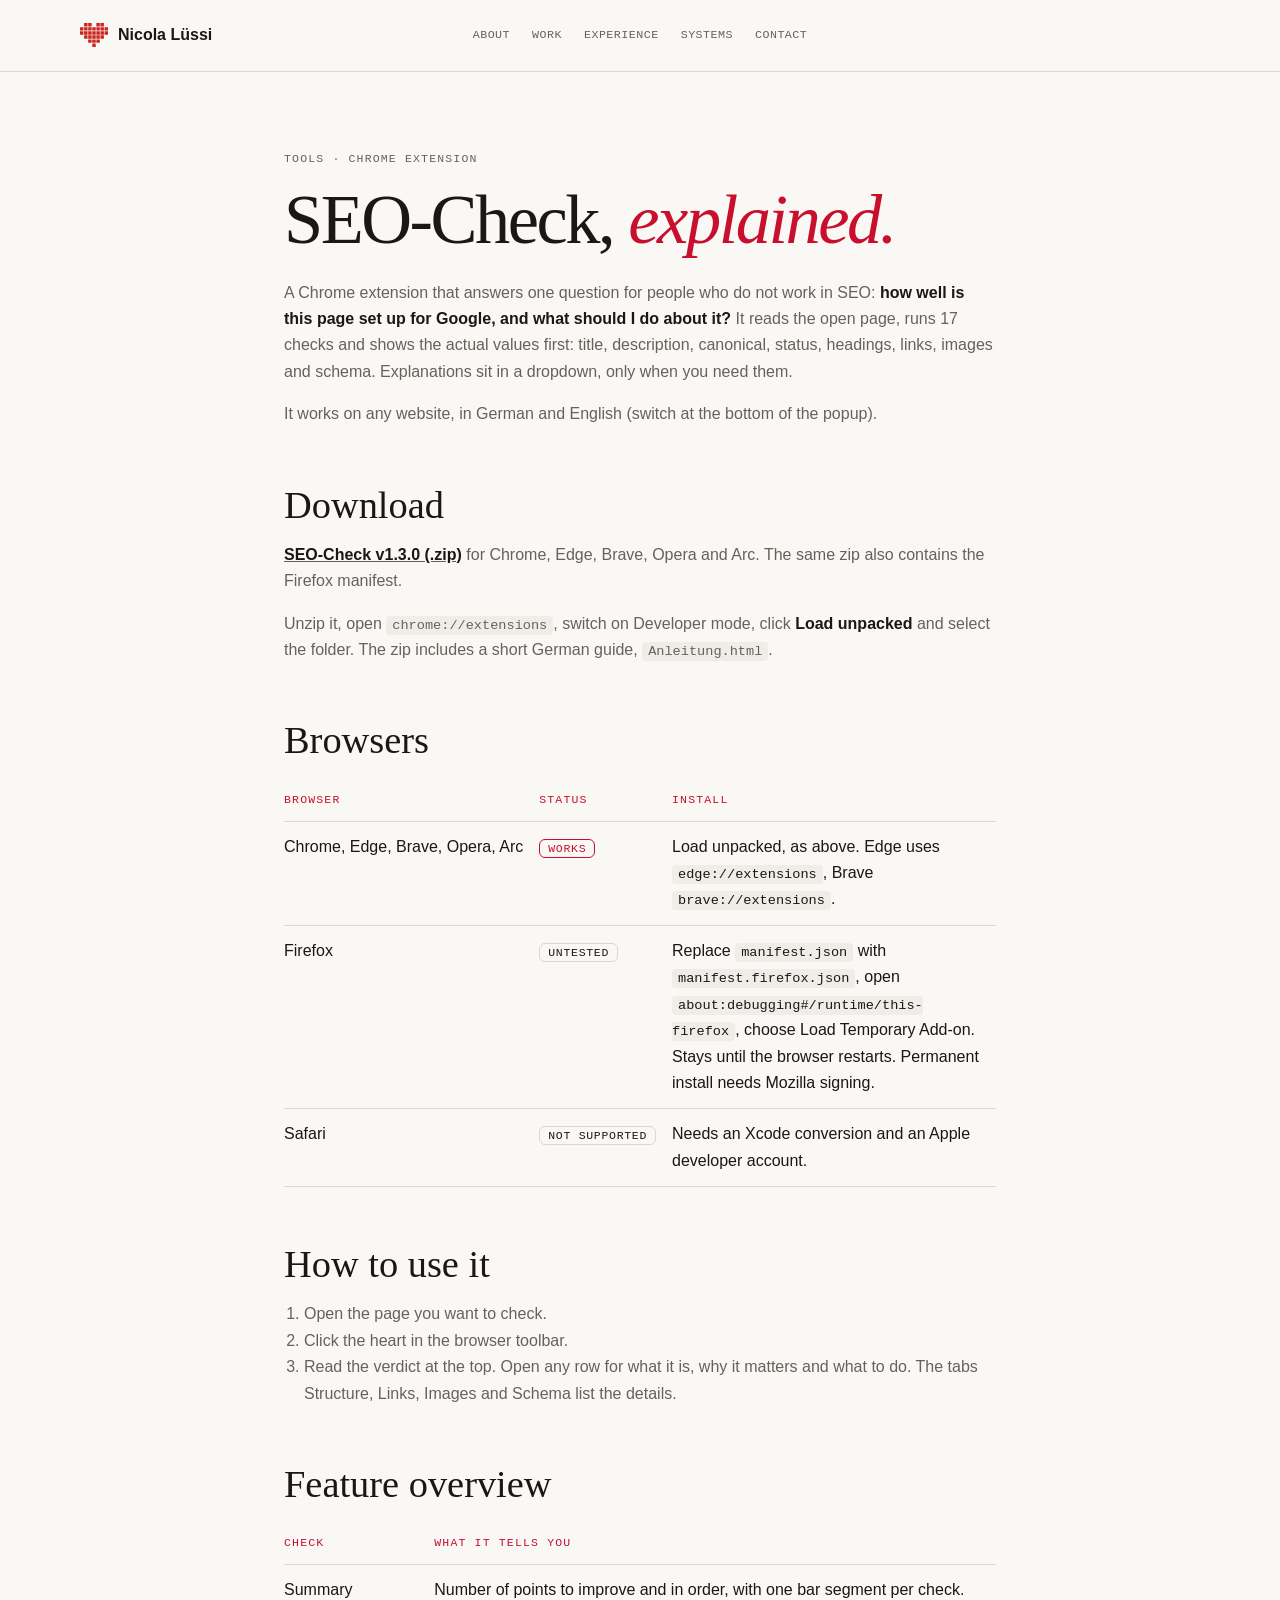
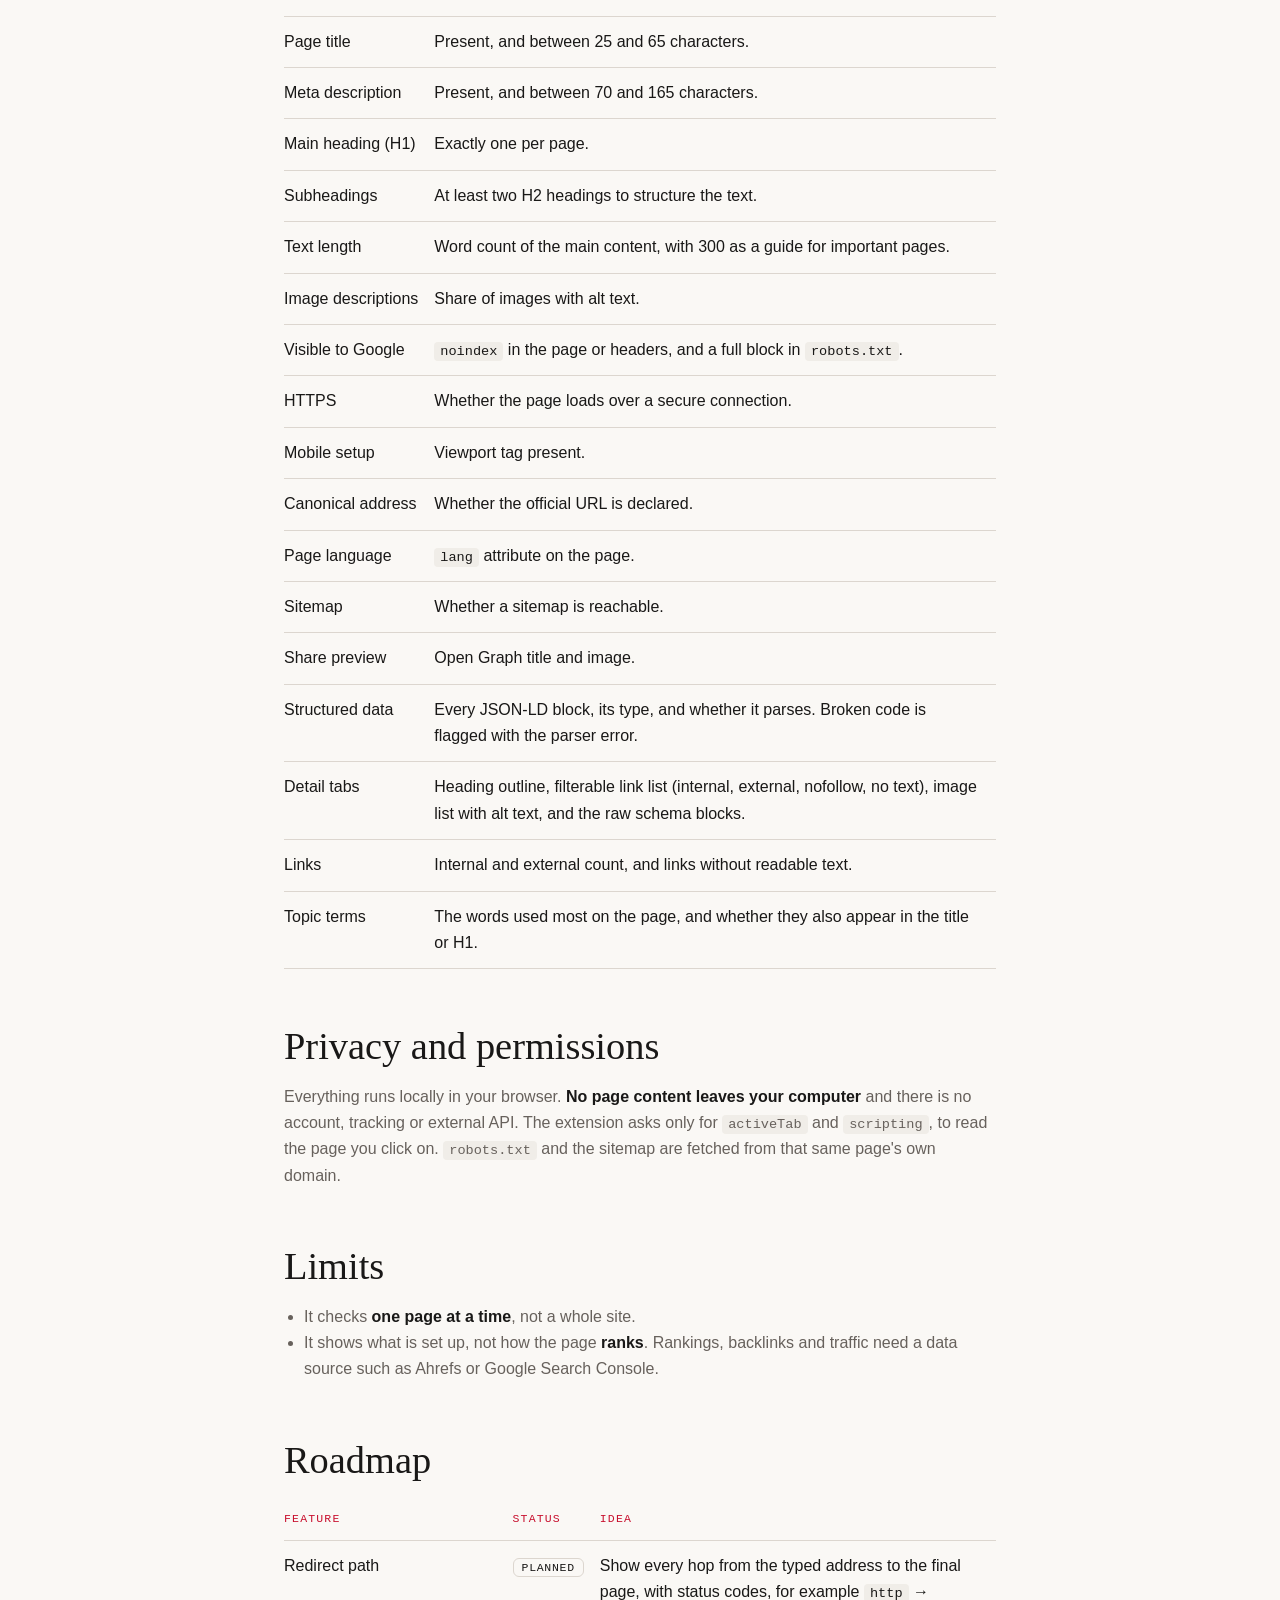
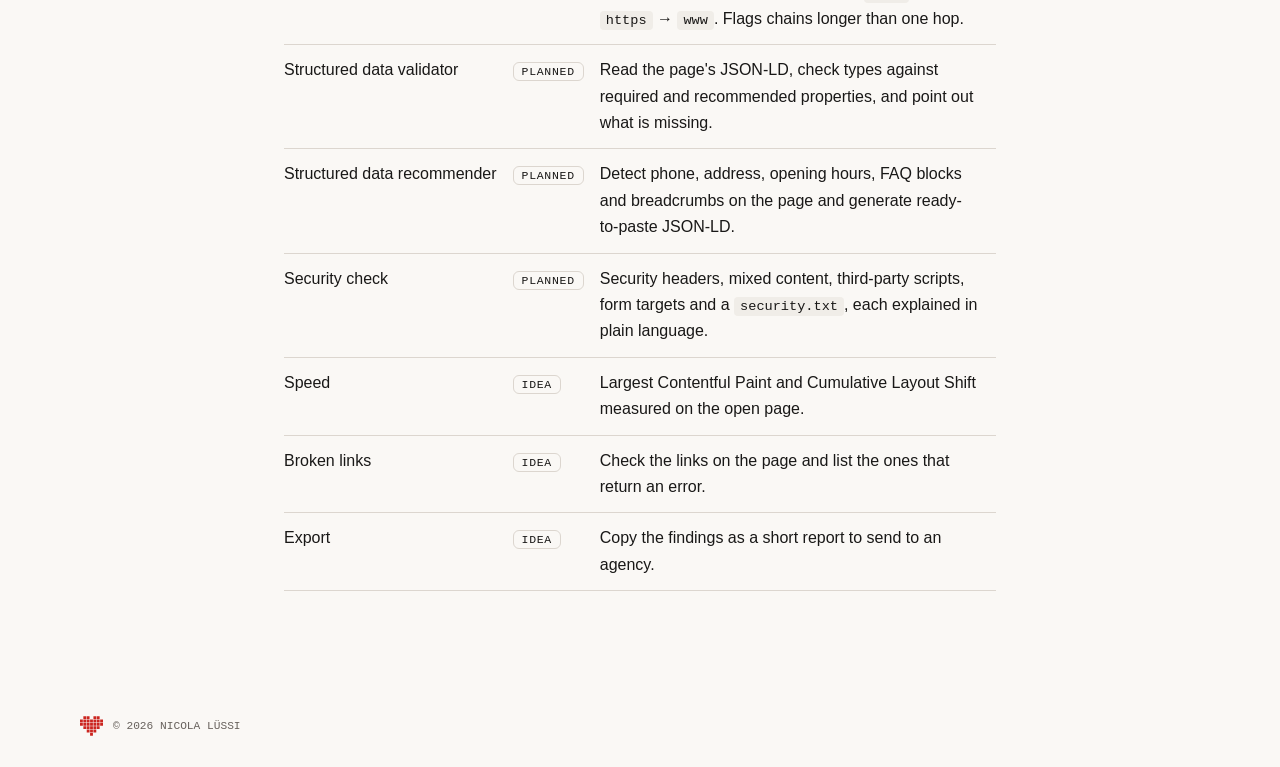
==== commit fbb8c0f6: "Extension page: downloads, browser support, v1.3 Co-Authored-By: Claude Sonnet 5.5 <noreply@anthropi" ====
--- a/extension/index.html
+++ b/extension/index.html
@@ -40,10 +40,24 @@
     <p>A Chrome extension that answers one question for people who do not work in SEO: <strong>how well is this page set up for Google, and what should I do about it?</strong> It reads the open page, runs 17 checks and shows the actual values first: title, description, canonical, status, headings, links, images and schema. Explanations sit in a dropdown, only when you need them.</p>
     <p>It works on any website, in German and English (switch at the bottom of the popup).</p>
 
+    <h2>Download</h2>
+    <p><a href="/extension/downloads/SEO-Check-v1.3.0.zip"><strong>SEO-Check v1.3.0 (.zip)</strong></a> for Chrome, Edge, Brave, Opera and Arc. The same zip also contains the Firefox manifest.</p>
+    <p>Unzip it, open <code>chrome://extensions</code>, switch on Developer mode, click <strong>Load unpacked</strong> and select the folder. The zip includes a short German guide, <code>Anleitung.html</code>.</p>
+
+    <h2>Browsers</h2>
+    <table>
+      <thead><tr><th>Browser</th><th>Status</th><th>Install</th></tr></thead>
+      <tbody>
+        <tr><td>Chrome, Edge, Brave, Opera, Arc</td><td><span class="status live">Works</span></td><td>Load unpacked, as above. Edge uses <code>edge://extensions</code>, Brave <code>brave://extensions</code>.</td></tr>
+        <tr><td>Firefox</td><td><span class="status">Untested</span></td><td>Replace <code>manifest.json</code> with <code>manifest.firefox.json</code>, open <code>about:debugging#/runtime/this-firefox</code>, choose Load Temporary Add-on. Stays until the browser restarts. Permanent install needs Mozilla signing.</td></tr>
+        <tr><td>Safari</td><td><span class="status">Not supported</span></td><td>Needs an Xcode conversion and an Apple developer account.</td></tr>
+      </tbody>
+    </table>
+
     <h2>How to use it</h2>
     <ol>
       <li>Open the page you want to check.</li>
-      <li>Click the heart in the Chrome toolbar.</li>
+      <li>Click the heart in the browser toolbar.</li>
       <li>Read the verdict at the top. Open any row for what it is, why it matters and what to do. The tabs Structure, Links, Images and Schema list the details.</li>
     </ol>
 
